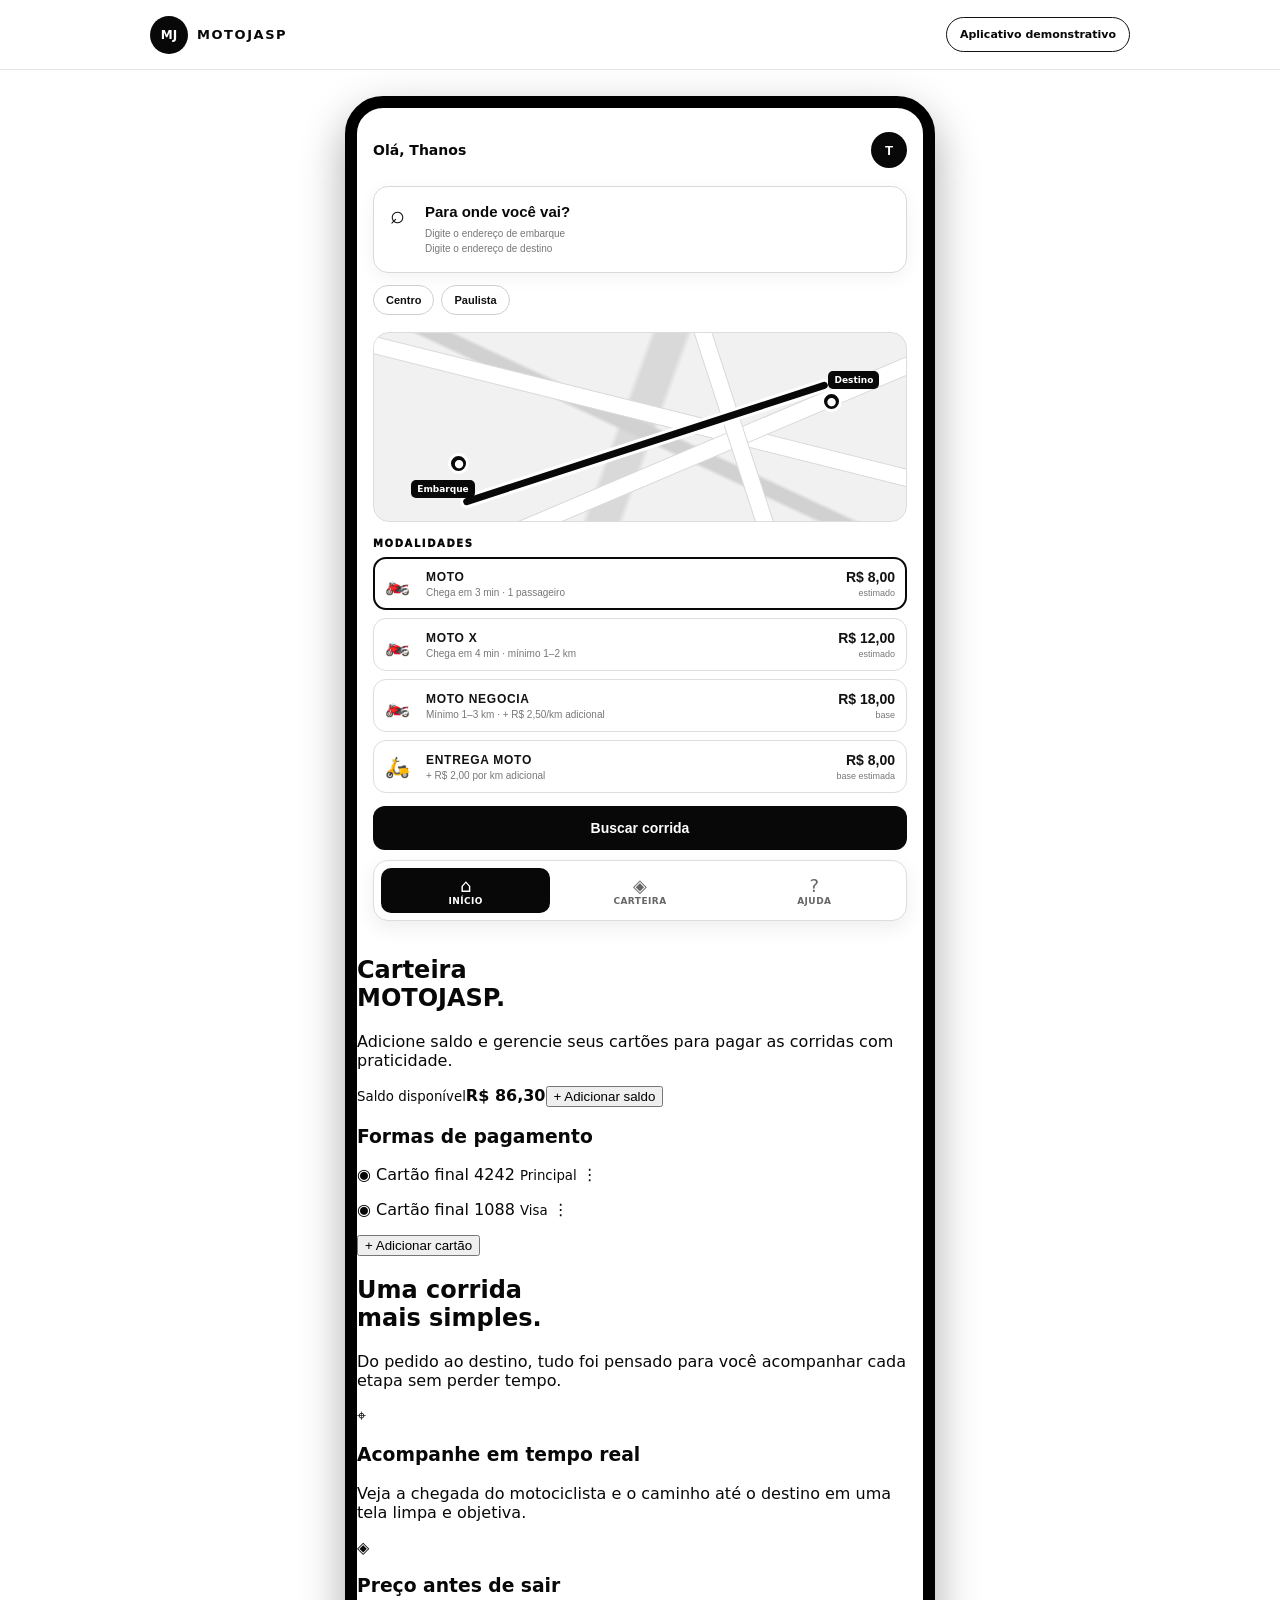
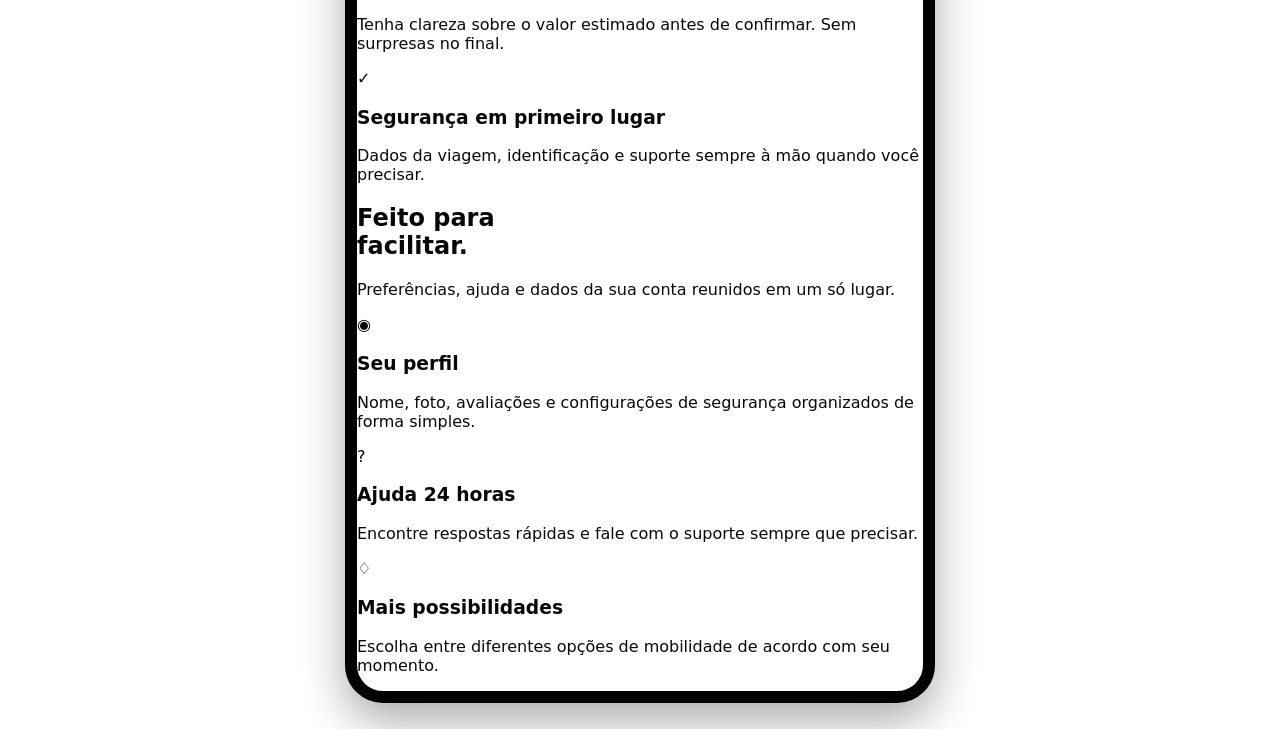
==== android/app/src/main/assets/www/index.html @ 2f62f51b "Mapa de trajeto abaixo dos enderecos" ====
<!doctype html>
<html lang="pt-BR">
<head>
<meta charset="utf-8"><meta name="viewport" content="width=device-width,initial-scale=1,viewport-fit=cover"><meta name="theme-color" content="#fff"><link rel="manifest" href="manifest.webmanifest"><link rel="icon" href="icon-192.png"><link rel="stylesheet" href="styles.css"><title>MOTOJASP — mobilidade urbana</title>
</head>
<body>
<header class="site-header"><a class="brand" href="#inicio"><b>MJ</b><strong>MOTOJASP</strong></a><a class="demo-link" href="#buscar">Aplicativo demonstrativo</a></header>
<main id="inicio" class="phone-app">
<section class="home-screen" id="buscar"><div class="hello"><span>Olá, Thanos</span><button class="avatar" id="profileBtn">T</button></div>
<button class="search-trigger" id="searchTrigger"><span>⌕</span><strong>Para onde você vai?</strong><small>Digite o endereço de embarque<br>Digite o endereço de destino</small></button>
<div class="quick-destinations"><button data-destination="Centro">Centro</button><button data-destination="Paulista">Paulista</button></div><div class="demo-map" aria-label="Mapa demonstrativo com rota"><div class="map-road road-a"></div><div class="map-road road-b"></div><div class="map-road road-c"></div><div class="map-route"></div><span class="map-pin pin-origin">●</span><span class="map-pin pin-destination">●</span><span class="map-label label-origin">Embarque</span><span class="map-label label-destination">Destino</span></div>
<div id="searchBox" class="search-box hidden"><label>EMBARQUE:<input id="origin" placeholder="Digite o endereço de embarque"></label><label>DESTINO:<input id="destination" placeholder="Digite o endereço de destino"></label><button id="useGps" class="outline">Usar minha localização</button></div>
<div id="rideChooser"><div class="section-label">MODALIDADES</div><div class="ride-options">
<button class="ride-option active" data-type="moto"><span class="ride-icon">🏍️</span><span><b>MOTO</b><small>Chega em 3 min · 1 passageiro</small></span><strong>R$ 8,00<small>estimado</small></strong></button>
<button class="ride-option" data-type="motoX"><span class="ride-icon">🏍️</span><span><b>MOTO X</b><small>Chega em 4 min · mínimo 1–2 km</small></span><strong>R$ 12,00<small>estimado</small></strong></button>
<button class="ride-option" data-type="negotiate"><span class="ride-icon">🏍️</span><span><b>MOTO NEGOCIA</b><small>Mínimo 1–3 km · + R$ 2,50/km adicional</small></span><strong>R$ 18,00<small>base</small></strong></button>
<button class="ride-option" data-type="delivery"><span class="ride-icon">🛵</span><span><b>ENTREGA MOTO</b><small>+ R$ 2,00 por km adicional</small></span><strong>R$ 8,00<small>base estimada</small></strong></button></div><button id="requestRide" class="request-btn">Buscar corrida</button></div>
<div id="activeRide" class="hidden"></div><nav class="bottom-nav"><a class="active" href="#inicio">⌂<small>INÍCIO</small></a><a href="#carteira">◈<small>CARTEIRA</small></a><a href="#perfil">?<small>AJUDA</small></a></nav></section>
<section id="carteira" class="site-section wallet-section"><div><h2>Carteira<br>MOTOJASP.</h2><p>Adicione saldo e gerencie seus cartões para pagar as corridas com praticidade.</p></div><div class="wallet-grid"><div class="wallet-balance"><small>Saldo disponível</small><strong>R$ 86,30</strong><button>+ Adicionar saldo</button></div><div class="wallet-cards"><h3>Formas de pagamento</h3><p>◉ Cartão final 4242 <small>Principal</small> ⋮</p><p>◉ Cartão final 1088 <small>Visa</small> ⋮</p><button>+ Adicionar cartão</button></div></div></section><section class="site-section info-section"><div><h2>Uma corrida<br>mais simples.</h2><p>Do pedido ao destino, tudo foi pensado para você acompanhar cada etapa sem perder tempo.</p></div><div class="info-grid"><article>⌖<h3>Acompanhe em tempo real</h3><p>Veja a chegada do motociclista e o caminho até o destino em uma tela limpa e objetiva.</p></article><article>◈<h3>Preço antes de sair</h3><p>Tenha clareza sobre o valor estimado antes de confirmar. Sem surpresas no final.</p></article><article>✓<h3>Segurança em primeiro lugar</h3><p>Dados da viagem, identificação e suporte sempre à mão quando você precisar.</p></article></div></section><section id="perfil" class="site-section info-section"><div><h2>Feito para<br>facilitar.</h2><p>Preferências, ajuda e dados da sua conta reunidos em um só lugar.</p></div><div class="info-grid"><article>◉<h3>Seu perfil</h3><p>Nome, foto, avaliações e configurações de segurança organizados de forma simples.</p></article><article>?<h3>Ajuda 24 horas</h3><p>Encontre respostas rápidas e fale com o suporte sempre que precisar.</p></article><article>♢<h3>Mais possibilidades</h3><p>Escolha entre diferentes opções de mobilidade de acordo com seu momento.</p></article></div></section></main><div id="toast" class="toast"></div><script src="app.js"></script></body></html>
---- android/app/src/main/assets/www/styles.css ----
*{box-sizing:border-box}html{scroll-behavior:smooth}body{margin:0;background:#fff;color:#080808;font-family:Inter,ui-sans-serif,system-ui,-apple-system,"Segoe UI",sans-serif}.site-header{height:70px;border-bottom:1px solid #e5e5e5;display:flex;align-items:center;justify-content:space-between;padding:0 max(18px,calc((100% - 980px)/2));position:sticky;top:0;background:#fff;z-index:10}.brand{display:flex;align-items:center;gap:9px;color:#080808;text-decoration:none;letter-spacing:.12em;font-size:13px}.brand b{display:grid;place-items:center;width:38px;height:38px;border-radius:50%;background:#080808;color:#fff;font-size:12px;letter-spacing:0}.demo-link{color:#080808;text-decoration:none;font-size:11px;font-weight:850;border:1px solid #111;border-radius:999px;padding:10px 13px}.phone-app{max-width:590px;margin:0 auto}.home-screen{min-height:720px;padding:24px 16px 86px;position:relative}.hello{display:flex;align-items:center;justify-content:space-between;margin:0 0 18px;font-size:14px;font-weight:850}.avatar{width:36px;height:36px;border:0;border-radius:50%;background:#080808;color:#fff;font-weight:900}.search-trigger{width:100%;display:grid;grid-template-columns:28px 1fr;text-align:left;gap:0 7px;padding:16px;border:1px solid #d9d9d9;border-radius:15px;background:#fff;color:#080808;box-shadow:0 5px 18px #0000000d;cursor:pointer}.search-trigger span{grid-row:span 2;font-size:25px;line-height:22px}.search-trigger strong{font-size:15px}.search-trigger small{font-size:10px;color:#777;line-height:1.5;margin-top:6px}.quick-destinations{display:flex;gap:7px;margin:12px 0 17px}.quick-destinations button,.outline,.add-card{border:1px solid #cfcfcf;background:#fff;color:#111;border-radius:999px;padding:8px 12px;font-size:11px;font-weight:750;cursor:pointer}.search-box{border:1px solid #ddd;border-radius:15px;padding:12px;margin-bottom:15px;background:#fafafa}.search-box label{display:block;font-size:11px;font-weight:900;letter-spacing:.06em;margin:7px 0}.search-box input{display:block;width:100%;margin-top:5px;border:1px solid #bbb;background:#fff;border-radius:9px;padding:12px;color:#111;font-size:13px}.hidden{display:none!important}.section-label{font-size:10px;letter-spacing:.16em;font-weight:950;margin:14px 0 8px}.ride-options{display:grid;gap:8px}.ride-option{width:100%;display:grid;grid-template-columns:32px 1fr auto;align-items:center;gap:9px;text-align:left;padding:11px;border:1px solid #ddd;border-radius:13px;background:#fff;color:#111;cursor:pointer}.ride-option.active{border:2px solid #080808;padding:10px}.ride-icon{font-size:20px}.ride-option b,.ride-option small{display:block}.ride-option b{font-size:12px;letter-spacing:.06em}.ride-option small{font-size:10px;color:#777;margin-top:3px}.ride-option>strong{text-align:right;font-size:14px}.ride-option>strong small{font-weight:500;font-size:9px}.request-btn{width:100%;margin-top:13px;border:0;border-radius:12px;padding:14px;background:#080808;color:#fff;font-weight:900;font-size:14px;cursor:pointer}.request-btn:active,.ride-option:active{transform:scale(.98)}.active-card{border:1px solid #ddd;border-radius:15px;padding:14px;margin-top:15px}.active-card header{display:flex;justify-content:space-between;font-size:12px;font-weight:900}.cancel{border:0;background:#080808;color:#fff;border-radius:9px;padding:8px 10px;font-size:10px;font-weight:900}.route-map{height:155px;margin:12px 0;border-radius:12px;background:linear-gradient(145deg,#f3f3f3,#d9d9d9);position:relative;overflow:hidden}.route-map:after{content:"";position:absolute;left:19%;top:67%;width:68%;height:7px;background:#111;transform:rotate(-24deg);border-radius:99px;box-shadow:0 0 0 3px #fff}.driver-card{display:flex;align-items:center;gap:9px;border-top:1px solid #eee;padding-top:11px;font-size:12px}.driver-card .driver-avatar{font-size:23px}.section{padding:54px 16px;border-top:1px solid #eee}.section h2{font-size:32px;line-height:1.02;letter-spacing:-.05em;margin:0 0 10px}.section h2 span{display:block}.section>p{color:#666;font-size:13px;line-height:1.55}.balance{border:1px solid #ddd;border-radius:14px;padding:16px;margin:18px 0}.balance small{display:block;color:#777;font-size:11px}.balance strong{display:block;font-size:29px;margin:5px 0 10px}.balance button,.add-card{border:0;background:#080808;color:#fff;border-radius:8px;padding:10px 12px;font-size:11px;font-weight:850}.section h3{font-size:14px}.payment-row{display:flex;align-items:center;gap:8px;border-top:1px solid #eee;padding:14px 0;font-size:13px}.payment-row small{color:#777;margin-left:auto}.payment-row b{font-size:18px}.feature-grid{display:grid;grid-template-columns:repeat(3,1fr);gap:9px;margin-top:22px}.feature-grid article{border:1px solid #e2e2e2;border-radius:13px;padding:13px;font-size:23px}.feature-grid h3{font-size:13px;line-height:1.1;margin:14px 0 5px}.feature-grid p{font-size:11px;color:#666;line-height:1.4;margin:0}.bottom-nav{position:absolute;bottom:15px;left:16px;right:16px;display:grid;grid-template-columns:repeat(3,1fr);gap:5px;padding:7px;border:1px solid #ddd;border-radius:15px;background:#fff;box-shadow:0 7px 20px #00000012}.bottom-nav a{display:grid;place-items:center;text-decoration:none;color:#666;font-size:18px;padding:7px;border-radius:10px}.bottom-nav a small{font-size:9px;font-weight:900;letter-spacing:.05em}.bottom-nav a.active{background:#080808;color:#fff}.toast{position:fixed;bottom:25px;left:50%;transform:translateX(-50%);background:#080808;color:#fff;border-radius:9px;padding:11px 15px;font-size:12px;opacity:0;pointer-events:none;transition:.2s;z-index:30}.toast.show{opacity:1}@media(max-width:560px){.site-header{height:60px;padding:0 12px}.brand b{width:34px;height:34px}.demo-link{padding:8px 10px}.home-screen{padding:18px 12px 86px}.section{padding:45px 12px}.section h2{font-size:29px}.feature-grid{grid-template-columns:1fr}.feature-grid article{display:grid;grid-template-columns:30px 1fr;gap:0 8px}.feature-grid h3,.feature-grid p{grid-column:2}.feature-grid h3{margin:0 0 5px}}
/* Apenas o aplicativo demonstrativo: mapa integrado à tela inicial. */
.demo-map{height:190px;margin:0 0 16px;border:1px solid #ddd;border-radius:16px;background:#f1f1f1;position:relative;overflow:hidden;background-image:linear-gradient(25deg,transparent 47%,#d1d1d1 48%,#d1d1d1 51%,transparent 52%),linear-gradient(110deg,transparent 46%,#d9d9d9 47%,#d9d9d9 52%,transparent 53%)}.map-road{position:absolute;background:#fff;border:1px solid #d8d8d8;height:18px;transform-origin:center;border-radius:5px}.road-a{width:125%;left:-12%;top:37%;transform:rotate(14deg)}.road-b{width:120%;left:-5%;top:67%;transform:rotate(-23deg)}.road-c{width:90%;left:20%;top:22%;transform:rotate(72deg)}.map-route{position:absolute;width:72%;height:7px;left:15%;top:57%;background:#080808;border-radius:99px;transform:rotate(-18deg);box-shadow:0 0 0 3px #fff}.map-pin{position:absolute;display:grid;place-items:center;width:21px;height:21px;border:3px solid #fff;border-radius:50%;background:#080808;color:#fff;font-size:11px;z-index:2}.pin-origin{left:14%;top:64%}.pin-destination{right:12%;top:31%}.map-label{position:absolute;background:#080808;color:#fff;border-radius:5px;padding:4px 6px;font-size:9px;font-weight:800;z-index:3}.label-origin{left:7%;top:78%}.label-destination{right:5%;top:20%}
.phone-app>.section{display:none!important}
/* Moldura preta simulando um celular ao redor do aplicativo demonstrativo. */
.phone-app{border:12px solid #000!important;border-radius:38px!important;overflow:hidden!important;background:#fff!important;box-shadow:0 18px 45px #0005!important;margin:26px auto!important}
.phone-app:before{content:"";display:block;position:absolute;left:50%;top:8px;transform:translateX(-50%);width:92px;height:5px;border-radius:99px;background:#000;z-index:3}
@media(max-width:560px){.phone-app{border-width:8px!important;border-radius:28px!important;margin:12px 8px!important}.phone-app:before{top:5px;width:70px;height:4px}}
.active-card{position:relative}.cancel-top{width:100%;text-align:left;border:0;border-bottom:1px solid #eee;background:#fff;color:#080808;padding:0 0 12px;font-size:11px;font-weight:900;cursor:pointer}.current-ride{display:flex;align-items:center;gap:9px;padding:13px 0 7px}.current-ride b,.current-ride small,.offer-copy b,.offer-copy small{display:block}.current-ride b{font-size:11px}.current-ride small,.offer-copy small{font-size:10px;color:#777;margin-top:4px}.offer-copy{padding:10px 0;border-top:1px solid #eee}.offer-copy b{font-size:12px}.offer-row{display:grid;grid-template-columns:25px 1fr auto;align-items:center;gap:7px;padding:11px 0;border-top:1px solid #eee}.offer-row>b{font-size:11px}.offer-row>button{border:0;background:#080808;color:#fff;border-radius:6px;padding:7px 8px;font-size:9px;font-weight:900}.offer-price{grid-column:2/-1;display:flex;align-items:center;justify-content:space-between;border-top:1px solid #eee;padding-top:8px}.offer-price button{border:1px solid #ccc;background:#fff;border-radius:6px;padding:5px 8px;font-size:11px}.offer-price strong{font-size:17px}.vehicle{margin-left:auto;text-align:right;font-size:10px;font-weight:800}.vehicle small{color:#777;font-weight:500}.driver-card{align-items:center}.driver-card>span:nth-child(2){flex:1}
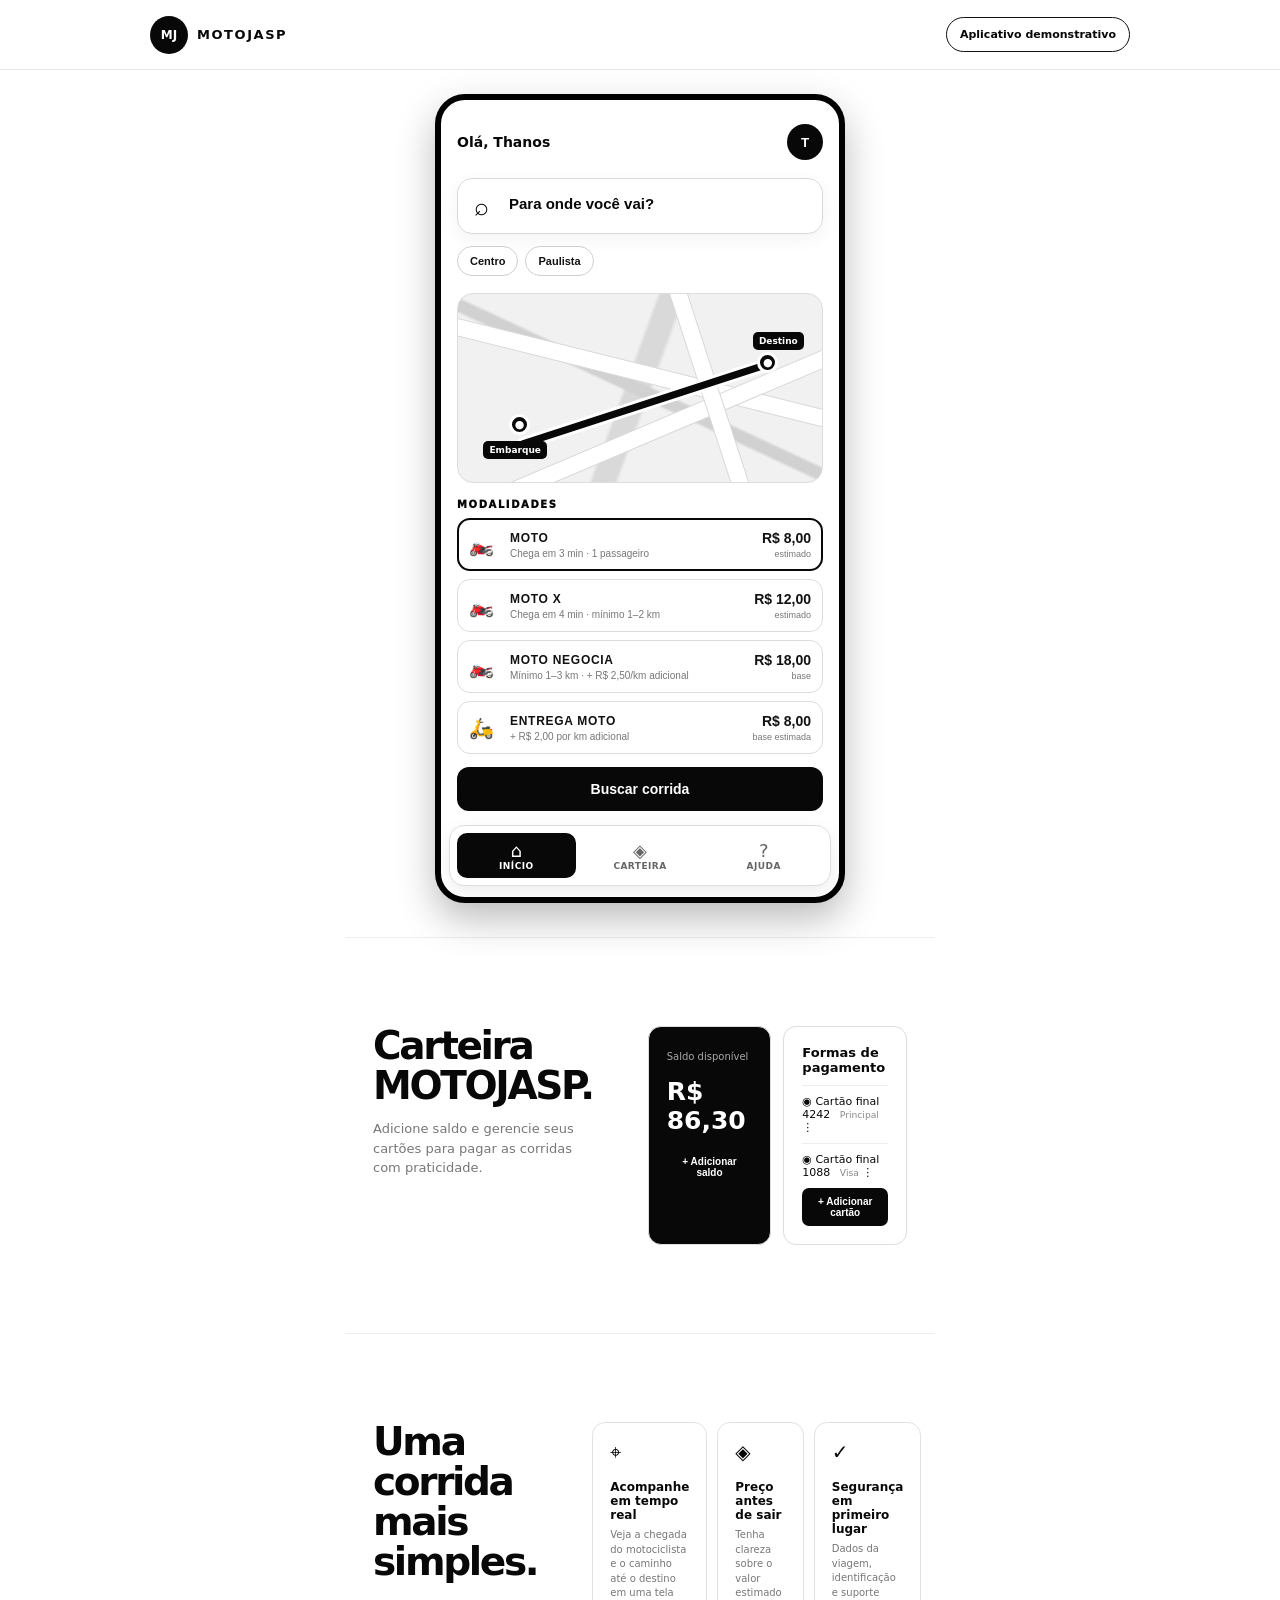
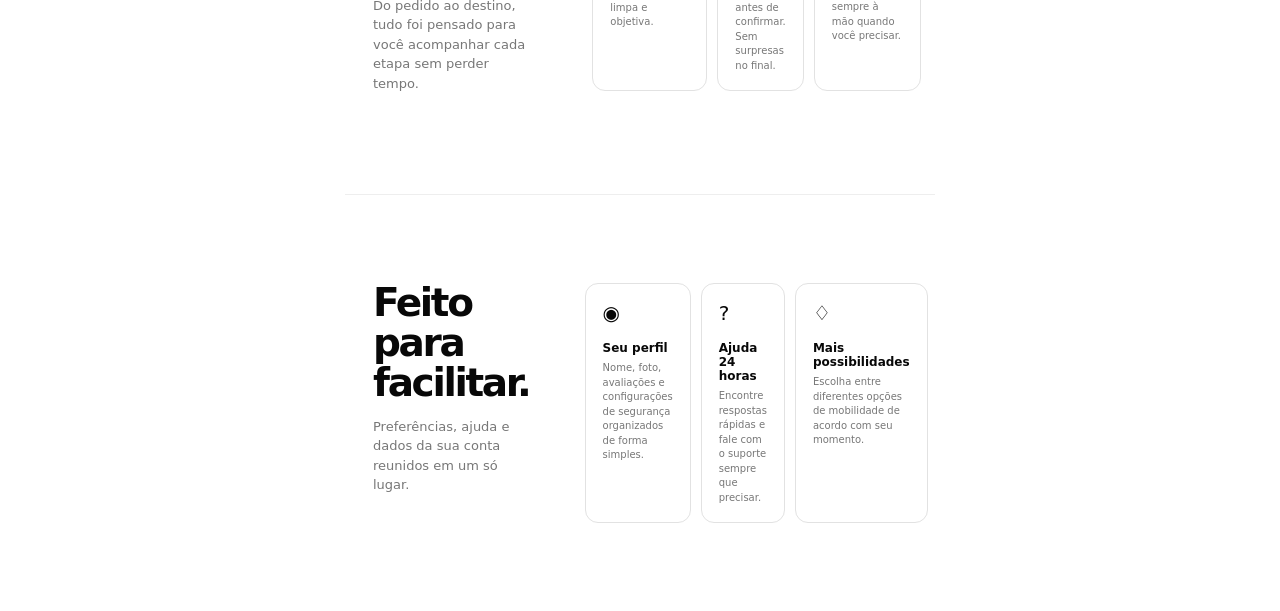
==== commit db3bb434: "Mapa de trajeto abaixo dos enderecos" ====
--- a/android/app/src/main/assets/www/index.html
+++ b/android/app/src/main/assets/www/index.html
@@ -7,7 +7,7 @@
 <header class="site-header"><a class="brand" href="#inicio"><b>MJ</b><strong>MOTOJASP</strong></a><a class="demo-link" href="#buscar">Aplicativo demonstrativo</a></header>
 <main id="inicio" class="phone-app">
 <section class="home-screen" id="buscar"><div class="hello"><span>Olá, Thanos</span><button class="avatar" id="profileBtn">T</button></div>
-<button class="search-trigger" id="searchTrigger"><span>⌕</span><strong>Para onde você vai?</strong><small>Digite o endereço de embarque<br>Digite o endereço de destino</small></button>
+<button class="search-trigger" id="searchTrigger"><span>⌕</span><strong>Para onde você vai?</strong></button>
 <div class="quick-destinations"><button data-destination="Centro">Centro</button><button data-destination="Paulista">Paulista</button></div><div class="demo-map" aria-label="Mapa demonstrativo com rota"><div class="map-road road-a"></div><div class="map-road road-b"></div><div class="map-road road-c"></div><div class="map-route"></div><span class="map-pin pin-origin">●</span><span class="map-pin pin-destination">●</span><span class="map-label label-origin">Embarque</span><span class="map-label label-destination">Destino</span></div>
 <div id="searchBox" class="search-box hidden"><label>EMBARQUE:<input id="origin" placeholder="Digite o endereço de embarque"></label><label>DESTINO:<input id="destination" placeholder="Digite o endereço de destino"></label><button id="useGps" class="outline">Usar minha localização</button></div>
 <div id="rideChooser"><div class="section-label">MODALIDADES</div><div class="ride-options">
--- a/android/app/src/main/assets/www/styles.css
+++ b/android/app/src/main/assets/www/styles.css
@@ -7,3 +7,21 @@
 .phone-app:before{content:"";display:block;position:absolute;left:50%;top:8px;transform:translateX(-50%);width:92px;height:5px;border-radius:99px;background:#000;z-index:3}
 @media(max-width:560px){.phone-app{border-width:8px!important;border-radius:28px!important;margin:12px 8px!important}.phone-app:before{top:5px;width:70px;height:4px}}
 .active-card{position:relative}.cancel-top{width:100%;text-align:left;border:0;border-bottom:1px solid #eee;background:#fff;color:#080808;padding:0 0 12px;font-size:11px;font-weight:900;cursor:pointer}.current-ride{display:flex;align-items:center;gap:9px;padding:13px 0 7px}.current-ride b,.current-ride small,.offer-copy b,.offer-copy small{display:block}.current-ride b{font-size:11px}.current-ride small,.offer-copy small{font-size:10px;color:#777;margin-top:4px}.offer-copy{padding:10px 0;border-top:1px solid #eee}.offer-copy b{font-size:12px}.offer-row{display:grid;grid-template-columns:25px 1fr auto;align-items:center;gap:7px;padding:11px 0;border-top:1px solid #eee}.offer-row>b{font-size:11px}.offer-row>button{border:0;background:#080808;color:#fff;border-radius:6px;padding:7px 8px;font-size:9px;font-weight:900}.offer-price{grid-column:2/-1;display:flex;align-items:center;justify-content:space-between;border-top:1px solid #eee;padding-top:8px}.offer-price button{border:1px solid #ccc;background:#fff;border-radius:6px;padding:5px 8px;font-size:11px}.offer-price strong{font-size:17px}.vehicle{margin-left:auto;text-align:right;font-size:10px;font-weight:800}.vehicle small{color:#777;font-weight:500}.driver-card{align-items:center}.driver-card>span:nth-child(2){flex:1}
+/* Seções externas iguais ao modelo de apresentação do demonstrativo. */
+.site-section{max-width:980px;margin:0 auto;padding:88px 28px;border-top:1px solid #eee;display:grid;grid-template-columns:.9fr 1.6fr;gap:55px;align-items:start}.site-section h2{font-size:39px;line-height:1.03;letter-spacing:-.06em;margin:0}.site-section>div>p{font-size:13px;color:#777;line-height:1.5;max-width:270px}.wallet-grid{display:grid;grid-template-columns:1fr 1fr;gap:12px}.wallet-balance,.wallet-cards{border:1px solid #ddd;border-radius:13px;padding:18px;min-height:130px}.wallet-balance{background:#080808;color:#fff}.wallet-balance small{color:#aaa;font-size:10px}.wallet-balance strong{display:block;font-size:25px;margin:13px 0}.wallet-balance button,.wallet-cards>button{background:#080808;color:#fff;border:0;border-radius:7px;padding:8px 10px;font-size:10px;font-weight:800}.wallet-cards h3{font-size:13px;margin:0 0 10px}.wallet-cards p{font-size:11px;border-top:1px solid #eee;padding:9px 0;margin:0}.wallet-cards p small{color:#888;margin-left:6px}.info-grid{display:grid;grid-template-columns:repeat(3,1fr);gap:10px}.info-grid article{border:1px solid #e2e2e2;border-radius:13px;padding:17px;min-height:130px;font-size:20px}.info-grid h3{font-size:12px;margin:16px 0 6px}.info-grid p{font-size:10px;color:#777;line-height:1.45;margin:0}.site-section#carteira,.site-section#perfil{display:grid}.phone-app{margin-bottom:0!important}
+@media(max-width:700px){.site-section{display:block;padding:58px 16px}.site-section h2{font-size:32px;margin-bottom:16px}.wallet-grid,.info-grid{grid-template-columns:1fr;margin-top:20px}.info-grid{display:grid}.info-grid article{min-height:110px}}
+/* Moldura mais fina e encerramento do celular logo abaixo da navegação. */
+.phone-app{border:0!important;border-radius:0!important;box-shadow:none!important;overflow:visible!important;margin:0 auto!important;background:transparent!important}
+.phone-app>.home-screen{border:6px solid #000!important;border-radius:30px!important;box-shadow:0 16px 38px #0004!important;overflow:hidden!important;margin:24px auto 34px!important;max-width:590px!important;background:#fff!important}
+.phone-app:before{display:none!important}
+@media(max-width:560px){.phone-app>.home-screen{border-width:5px!important;border-radius:24px!important;margin:12px 8px 26px!important}}
+/* Medidas do simulador e navegação fixa, sem deslocar o conteúdo. */
+.phone-app>.home-screen{max-width:410px!important;min-height:760px!important}
+.phone-app>.home-screen .bottom-nav{position:fixed!important;left:50%!important;right:auto!important;bottom:14px!important;transform:translateX(-50%)!important;width:min(382px,calc(100vw - 24px))!important;margin:0!important;z-index:50!important}
+@media(max-width:560px){.phone-app>.home-screen{max-width:none!important;min-height:690px!important;margin-left:8px!important;margin-right:8px!important}.phone-app>.home-screen .bottom-nav{bottom:10px!important;width:calc(100vw - 28px)!important}}
+/* Busca de corrida no mesmo cartão do demonstrativo. */
+.search-box{position:relative;margin:10px 0 15px;padding:14px 14px 12px;border:1px solid #111;border-radius:15px;background:#fff;box-shadow:0 8px 20px #00000012}.search-box:before{content:"Para onde você vai?";display:block;font-size:13px;font-weight:900;margin-bottom:10px}.search-box label{display:grid;grid-template-columns:82px 1fr;align-items:center;gap:7px;margin:8px 0;color:#080808;font-size:10px;font-weight:950;letter-spacing:.04em}.search-box input{margin:0!important;height:40px;border:1px solid #bbb;border-radius:9px;font-size:12px}.search-box .outline{margin-top:5px;border-radius:8px;padding:9px 11px}.search-trigger{transition:border-color .18s,box-shadow .18s}.search-trigger:hover,.search-trigger:focus{border-color:#080808;box-shadow:0 7px 20px #0002}.search-trigger strong{font-weight:900}.quick-destinations button{transition:background .15s,color .15s}.quick-destinations button:hover{background:#080808;color:#fff}
+/* Estado de procura exatamente no padrão do demonstrativo. */
+.offer-row{grid-template-columns:25px 1fr auto!important}.offer-row .offer-price{grid-column:1/-1!important}.current-ride{border-top:1px solid #eee;margin-top:4px}.ride-actions{display:grid;grid-template-columns:1fr 1fr;gap:8px;margin-top:13px}.ride-actions button{border:0;background:#080808;color:#fff;border-radius:8px;padding:11px 8px;font-size:10px;font-weight:900}.active-card .route-map{display:none!important}
+/* Motorista sempre contido no cartão, como no demonstrativo. */
+.driver-card{display:grid!important;grid-template-columns:28px minmax(0,1fr) auto!important;gap:8px!important;width:100%;box-sizing:border-box;overflow:hidden}.driver-card>span{min-width:0}.driver-card>span:nth-child(2){overflow:hidden}.driver-card b,.driver-card small{display:block;white-space:nowrap;overflow:hidden;text-overflow:ellipsis}.driver-card b{font-size:11px}.driver-card small{font-size:9px}.driver-card .vehicle{font-size:9px;line-height:1.35;text-align:right;white-space:nowrap;max-width:80px}.driver-card .vehicle small{font-size:8px}
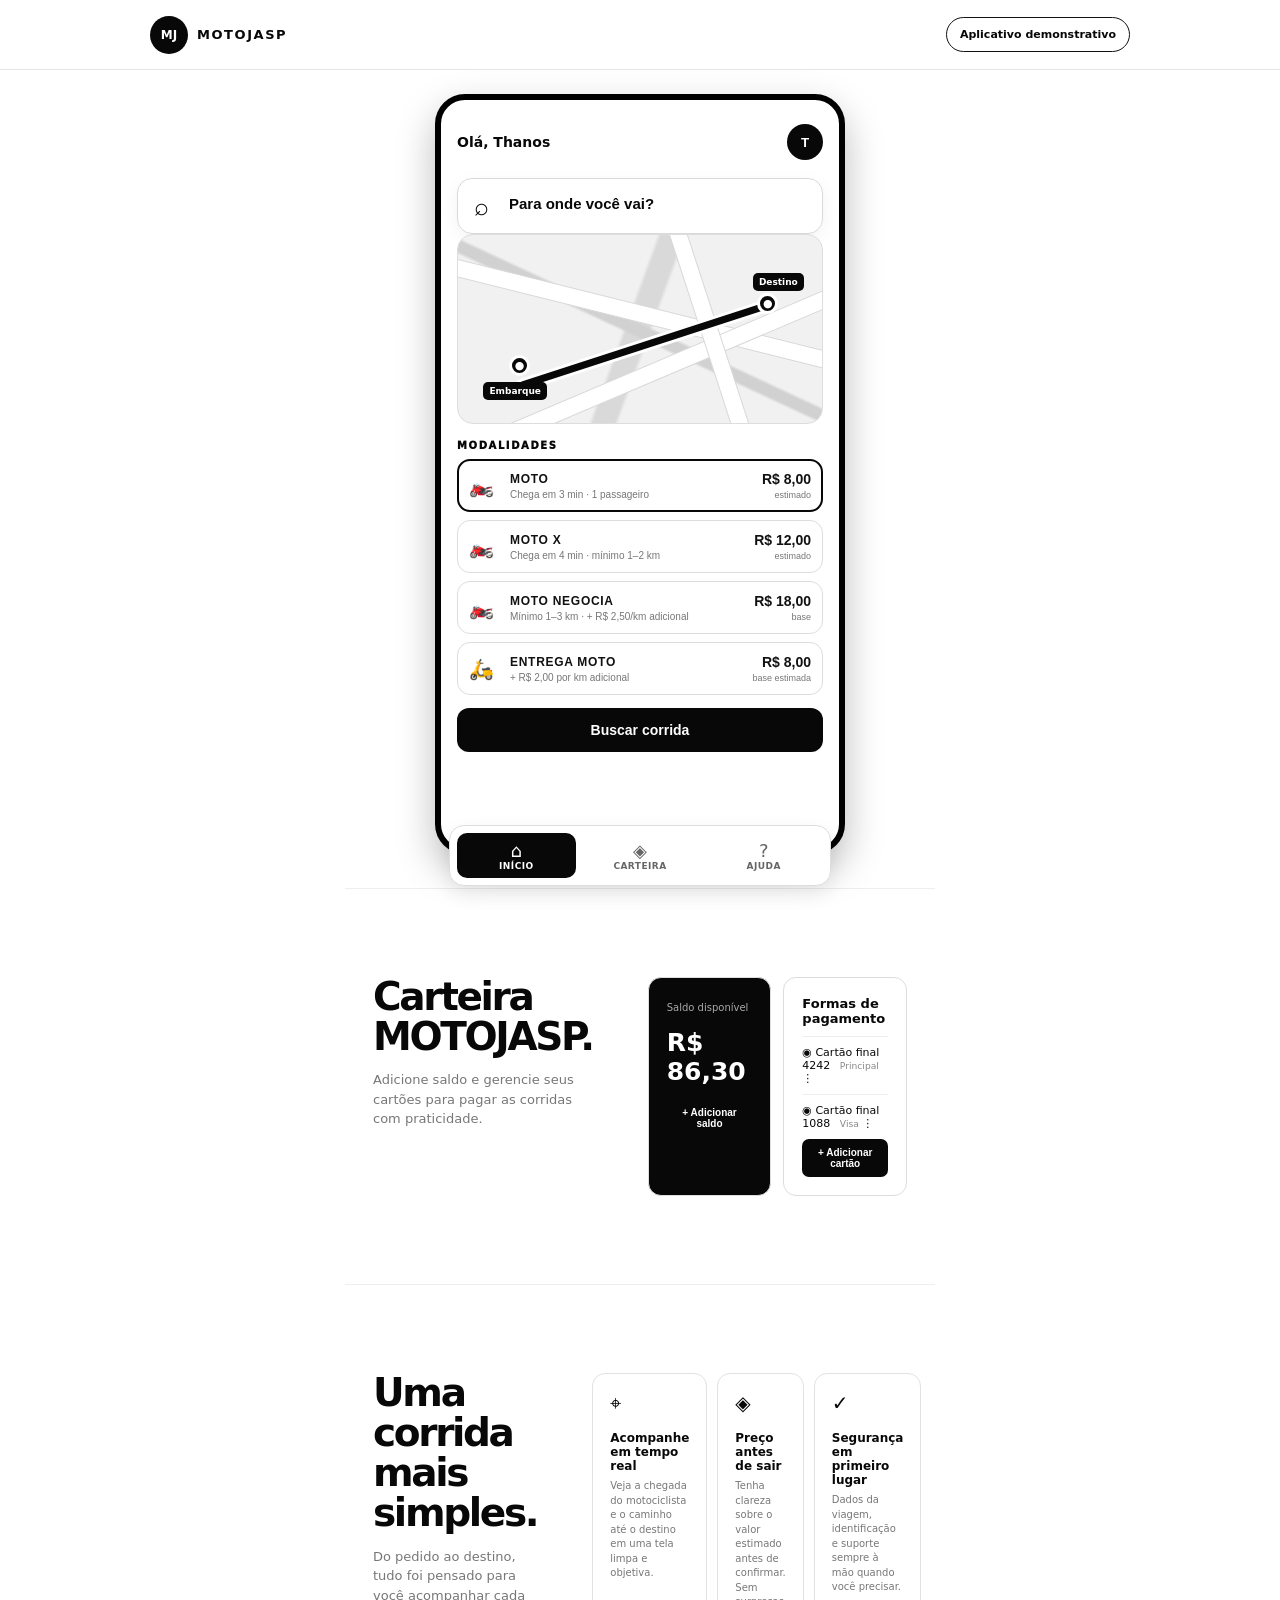
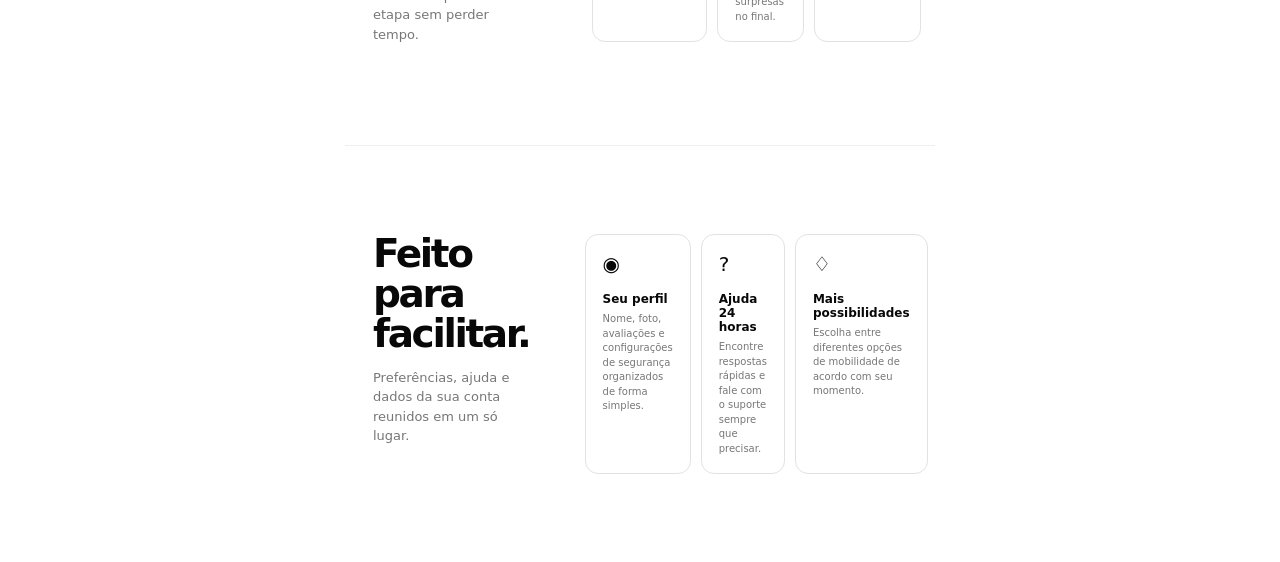
==== commit 9d861608: "Mapa de trajeto abaixo dos enderecos" ====
--- a/android/app/src/main/assets/www/index.html
+++ b/android/app/src/main/assets/www/index.html
@@ -8,7 +8,7 @@
 <main id="inicio" class="phone-app">
 <section class="home-screen" id="buscar"><div class="hello"><span>Olá, Thanos</span><button class="avatar" id="profileBtn">T</button></div>
 <button class="search-trigger" id="searchTrigger"><span>⌕</span><strong>Para onde você vai?</strong></button>
-<div class="quick-destinations"><button data-destination="Centro">Centro</button><button data-destination="Paulista">Paulista</button></div><div class="demo-map" aria-label="Mapa demonstrativo com rota"><div class="map-road road-a"></div><div class="map-road road-b"></div><div class="map-road road-c"></div><div class="map-route"></div><span class="map-pin pin-origin">●</span><span class="map-pin pin-destination">●</span><span class="map-label label-origin">Embarque</span><span class="map-label label-destination">Destino</span></div>
+<div class="demo-map" aria-label="Mapa demonstrativo com rota"><div class="map-road road-a"></div><div class="map-road road-b"></div><div class="map-road road-c"></div><div class="map-route"></div><span class="map-pin pin-origin">●</span><span class="map-pin pin-destination">●</span><span class="map-label label-origin">Embarque</span><span class="map-label label-destination">Destino</span></div>
 <div id="searchBox" class="search-box hidden"><label>EMBARQUE:<input id="origin" placeholder="Digite o endereço de embarque"></label><label>DESTINO:<input id="destination" placeholder="Digite o endereço de destino"></label><button id="useGps" class="outline">Usar minha localização</button></div>
 <div id="rideChooser"><div class="section-label">MODALIDADES</div><div class="ride-options">
 <button class="ride-option active" data-type="moto"><span class="ride-icon">🏍️</span><span><b>MOTO</b><small>Chega em 3 min · 1 passageiro</small></span><strong>R$ 8,00<small>estimado</small></strong></button>
--- a/android/app/src/main/assets/www/styles.css
+++ b/android/app/src/main/assets/www/styles.css
@@ -25,3 +25,6 @@
 .offer-row{grid-template-columns:25px 1fr auto!important}.offer-row .offer-price{grid-column:1/-1!important}.current-ride{border-top:1px solid #eee;margin-top:4px}.ride-actions{display:grid;grid-template-columns:1fr 1fr;gap:8px;margin-top:13px}.ride-actions button{border:0;background:#080808;color:#fff;border-radius:8px;padding:11px 8px;font-size:10px;font-weight:900}.active-card .route-map{display:none!important}
 /* Motorista sempre contido no cartão, como no demonstrativo. */
 .driver-card{display:grid!important;grid-template-columns:28px minmax(0,1fr) auto!important;gap:8px!important;width:100%;box-sizing:border-box;overflow:hidden}.driver-card>span{min-width:0}.driver-card>span:nth-child(2){overflow:hidden}.driver-card b,.driver-card small{display:block;white-space:nowrap;overflow:hidden;text-overflow:ellipsis}.driver-card b{font-size:11px}.driver-card small{font-size:9px}.driver-card .vehicle{font-size:9px;line-height:1.35;text-align:right;white-space:nowrap;max-width:80px}.driver-card .vehicle small{font-size:8px}
+.search-trigger small{display:none}.search-box{margin:10px 0 12px}.search-box.hidden{display:none!important}
+.current-ride>span:nth-child(2){display:flex;align-items:baseline;gap:7px;min-width:0;white-space:nowrap}.current-ride>span:nth-child(2) b{font-size:10px;white-space:nowrap}.current-ride>span:nth-child(2) small{margin:0;font-size:10px;white-space:nowrap}.current-ride{display:flex;align-items:center;gap:8px;overflow:hidden}
+.quick-destinations.hidden{display:none!important}.search-box{margin:8px 0 12px;position:relative;z-index:2}.search-box:not(.hidden)+.demo-map{margin-top:0}
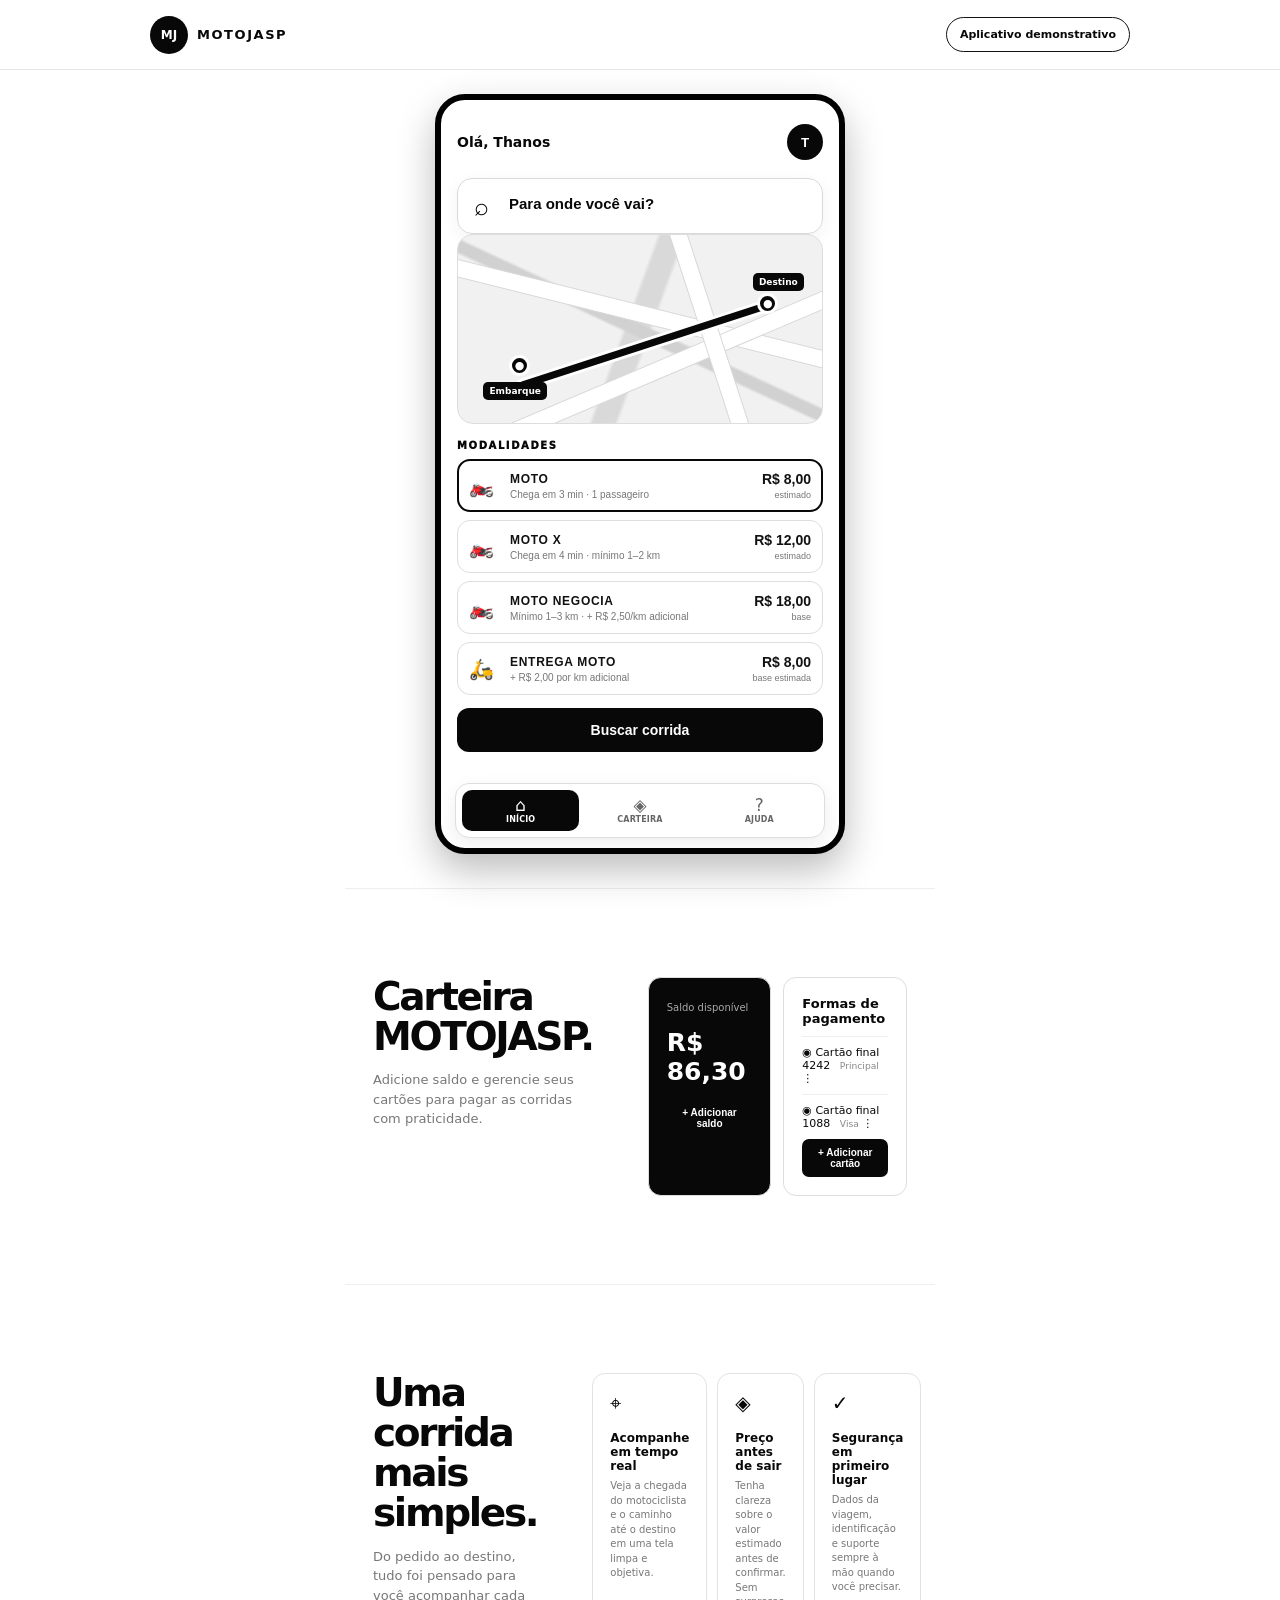
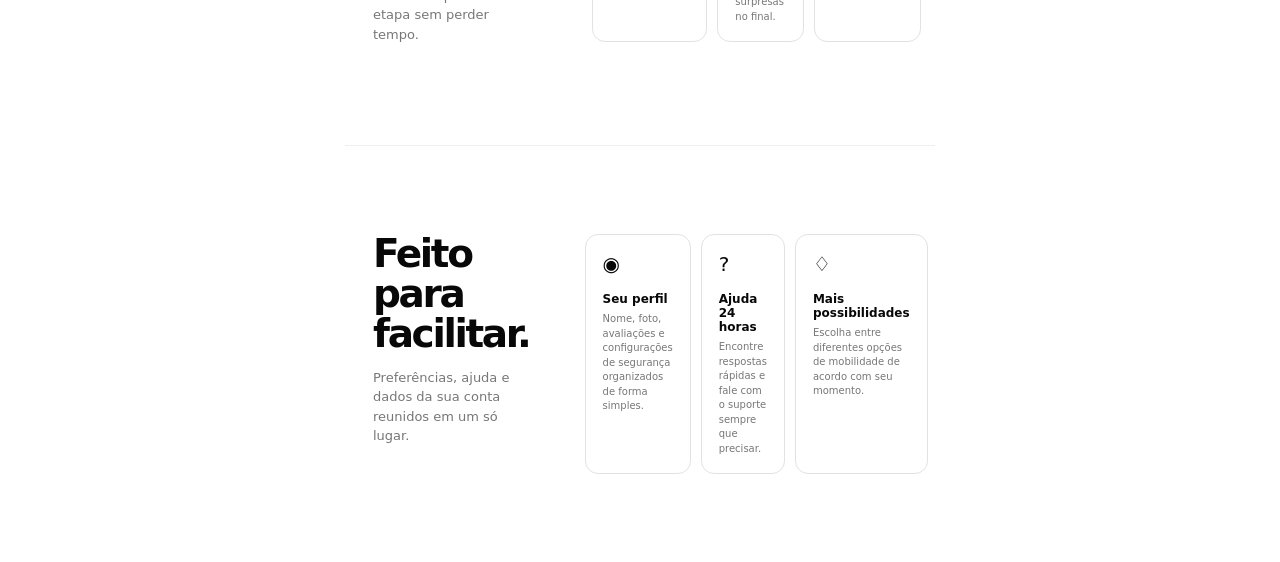
==== commit 95e19ceb: "Mapa de trajeto abaixo dos enderecos" ====
--- a/android/app/src/main/assets/www/index.html
+++ b/android/app/src/main/assets/www/index.html
@@ -8,8 +8,8 @@
 <main id="inicio" class="phone-app">
 <section class="home-screen" id="buscar"><div class="hello"><span>Olá, Thanos</span><button class="avatar" id="profileBtn">T</button></div>
 <button class="search-trigger" id="searchTrigger"><span>⌕</span><strong>Para onde você vai?</strong></button>
-<div class="demo-map" aria-label="Mapa demonstrativo com rota"><div class="map-road road-a"></div><div class="map-road road-b"></div><div class="map-road road-c"></div><div class="map-route"></div><span class="map-pin pin-origin">●</span><span class="map-pin pin-destination">●</span><span class="map-label label-origin">Embarque</span><span class="map-label label-destination">Destino</span></div>
-<div id="searchBox" class="search-box hidden"><label>EMBARQUE:<input id="origin" placeholder="Digite o endereço de embarque"></label><label>DESTINO:<input id="destination" placeholder="Digite o endereço de destino"></label><button id="useGps" class="outline">Usar minha localização</button></div>
+<div id="searchBox" class="search-box hidden"><div class="search-title"><span>Para onde você vai?</span><button id="searchGps" aria-label="GPS">⌖</button></div><label>EMBARQUE:<input id="origin" placeholder="Digite o endereço de embarque"></label><label>DESTINO:<input id="destination" placeholder="Digite o endereço de destino"></label></div><div id="demoMap" class="demo-map" aria-label="Mapa demonstrativo interativo com rota" tabindex="0"><div class="map-road road-a"></div><div class="map-road road-b"></div><div class="map-road road-c"></div><div class="map-route"></div><span class="map-pin pin-origin">●</span><span class="map-pin pin-destination">●</span><span class="map-label label-origin">Embarque</span><span class="map-label label-destination">Destino</span></div>
+
 <div id="rideChooser"><div class="section-label">MODALIDADES</div><div class="ride-options">
 <button class="ride-option active" data-type="moto"><span class="ride-icon">🏍️</span><span><b>MOTO</b><small>Chega em 3 min · 1 passageiro</small></span><strong>R$ 8,00<small>estimado</small></strong></button>
 <button class="ride-option" data-type="motoX"><span class="ride-icon">🏍️</span><span><b>MOTO X</b><small>Chega em 4 min · mínimo 1–2 km</small></span><strong>R$ 12,00<small>estimado</small></strong></button>
--- a/android/app/src/main/assets/www/styles.css
+++ b/android/app/src/main/assets/www/styles.css
@@ -28,3 +28,22 @@
 .search-trigger small{display:none}.search-box{margin:10px 0 12px}.search-box.hidden{display:none!important}
 .current-ride>span:nth-child(2){display:flex;align-items:baseline;gap:7px;min-width:0;white-space:nowrap}.current-ride>span:nth-child(2) b{font-size:10px;white-space:nowrap}.current-ride>span:nth-child(2) small{margin:0;font-size:10px;white-space:nowrap}.current-ride{display:flex;align-items:center;gap:8px;overflow:hidden}
 .quick-destinations.hidden{display:none!important}.search-box{margin:8px 0 12px;position:relative;z-index:2}.search-box:not(.hidden)+.demo-map{margin-top:0}
+.active-card>.cancel-top{display:block;width:100%;margin:13px 0 8px;order:5}.active-card>.ride-actions{order:6}.active-card{display:flex;flex-direction:column}.active-card>.offer-row,.active-card>.current-ride,.active-card>.driver-card{order:1}
+#activeRide>.cancel-top{display:block;width:100%;margin:10px 0 8px;box-sizing:border-box}.active-card>.cancel-top{margin:0}.active-card{padding-bottom:14px}.ride-actions{margin-top:0}
+.search-box:before{display:none}.search-title{display:flex;align-items:center;justify-content:space-between;margin:0 0 10px;font-size:13px;font-weight:900}.search-title button{width:30px;height:30px;padding:0;border:1px solid #111;border-radius:50%;background:#fff;color:#111;font-size:18px;line-height:1;cursor:pointer}.search-title button:active{background:#111;color:#fff}
+/* Navegação permanece dentro da moldura do celular, na aba final. */
+.phone-app{position:relative;overflow:hidden}.bottom-nav{position:absolute!important;left:50%!important;right:auto!important;bottom:12px!important;transform:translateX(-50%)!important;width:calc(100% - 28px)!important;max-width:none!important;z-index:50!important}
+/* Cancelamento no topo do estado de busca, como no demonstrativo. */
+.active-card>.cancel-top{display:block;width:100%;margin:0 0 12px;order:0;border:0;border-radius:9px;background:#080808;color:#fff;padding:12px;font-size:11px;font-weight:950}.active-card>.offer-row{order:1}.active-card>.current-ride,.active-card>.driver-card{order:2}.active-card{display:flex;flex-direction:column}.active-card>.ride-actions{order:3;margin-top:12px}
+.bottom-nav{gap:2px;padding:6px;border-radius:14px}.bottom-nav a{gap:0;line-height:1.05;font-size:17px}.bottom-nav a small{margin-top:1px;font-size:8px;letter-spacing:.02em}
+/* Ações no final: SOS/compartilhar primeiro e cancelar abaixo. */
+.active-card>.cancel-top{display:none!important}#activeRide>.cancel-top{display:block;width:100%;margin:8px 0 0;box-sizing:border-box;border:0;border-radius:9px;background:#080808;color:#fff;padding:12px;font-size:11px;font-weight:950}.active-card>.ride-actions{margin-top:12px}
+/* SOS e compartilhar ficam fora do cartão do motorista. */
+#activeRide>.ride-actions{display:grid;grid-template-columns:1fr 1fr;gap:8px;margin:12px 0 0;padding:0;border:0;background:transparent}
+/* Cancelamento compacto, centralizado abaixo das ações. */
+#activeRide>.cancel-top{width:58%;margin:8px auto 0;padding:9px 10px;font-size:10px;border-radius:8px;text-align:center}.bottom-nav{bottom:10px!important}
+/* A navegação fica presa à moldura interna do celular, não à página. */
+.phone-app>.home-screen{position:relative!important;overflow:hidden!important}.phone-app>.home-screen>.bottom-nav{position:absolute!important;left:50%!important;bottom:10px!important;transform:translateX(-50%)!important;width:calc(100% - 28px)!important}
+/* Ajuste compacto para o estado de preenchimento dentro do celular. */
+.search-box{padding:10px 11px 9px;margin:7px 0 10px}.search-title{margin-bottom:7px;font-size:12px}.search-box label{grid-template-columns:74px 1fr;gap:6px;margin:5px 0;font-size:9px}.search-box input{height:31px!important;padding:6px 8px!important;border-radius:8px;font-size:11px}.search-box:not(.hidden)+.demo-map{height:168px;margin-bottom:12px}.search-box:not(.hidden)+.demo-map .map-label{font-size:9px}
+.search-box input:read-only{background:#f7f7f7;color:#333}
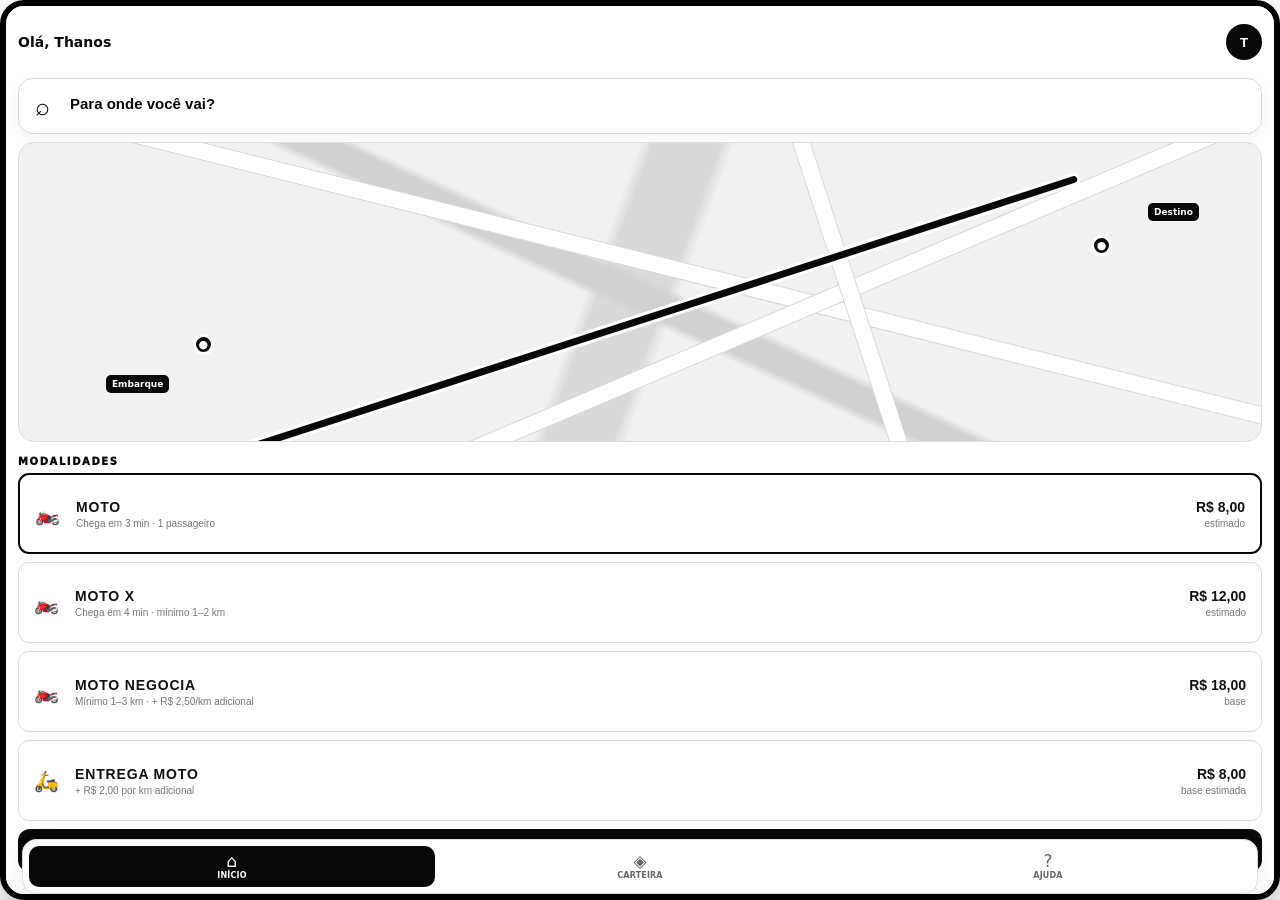
==== commit fca6be8a: "Mapa de trajeto abaixo dos enderecos" ====
--- a/android/app/src/main/assets/www/index.html
+++ b/android/app/src/main/assets/www/index.html
@@ -15,5 +15,5 @@
 <button class="ride-option" data-type="motoX"><span class="ride-icon">🏍️</span><span><b>MOTO X</b><small>Chega em 4 min · mínimo 1–2 km</small></span><strong>R$ 12,00<small>estimado</small></strong></button>
 <button class="ride-option" data-type="negotiate"><span class="ride-icon">🏍️</span><span><b>MOTO NEGOCIA</b><small>Mínimo 1–3 km · + R$ 2,50/km adicional</small></span><strong>R$ 18,00<small>base</small></strong></button>
 <button class="ride-option" data-type="delivery"><span class="ride-icon">🛵</span><span><b>ENTREGA MOTO</b><small>+ R$ 2,00 por km adicional</small></span><strong>R$ 8,00<small>base estimada</small></strong></button></div><button id="requestRide" class="request-btn">Buscar corrida</button></div>
-<div id="activeRide" class="hidden"></div><nav class="bottom-nav"><a class="active" href="#inicio">⌂<small>INÍCIO</small></a><a href="#carteira">◈<small>CARTEIRA</small></a><a href="#perfil">?<small>AJUDA</small></a></nav></section>
+<div id="activeRide" class="hidden"></div><div id="appPanel" class="hidden"></div><nav class="bottom-nav"><a class="active" href="#inicio">⌂<small>INÍCIO</small></a><a href="#carteira">◈<small>CARTEIRA</small></a><a href="#perfil">?<small>AJUDA</small></a></nav></section>
 <section id="carteira" class="site-section wallet-section"><div><h2>Carteira<br>MOTOJASP.</h2><p>Adicione saldo e gerencie seus cartões para pagar as corridas com praticidade.</p></div><div class="wallet-grid"><div class="wallet-balance"><small>Saldo disponível</small><strong>R$ 86,30</strong><button>+ Adicionar saldo</button></div><div class="wallet-cards"><h3>Formas de pagamento</h3><p>◉ Cartão final 4242 <small>Principal</small> ⋮</p><p>◉ Cartão final 1088 <small>Visa</small> ⋮</p><button>+ Adicionar cartão</button></div></div></section><section class="site-section info-section"><div><h2>Uma corrida<br>mais simples.</h2><p>Do pedido ao destino, tudo foi pensado para você acompanhar cada etapa sem perder tempo.</p></div><div class="info-grid"><article>⌖<h3>Acompanhe em tempo real</h3><p>Veja a chegada do motociclista e o caminho até o destino em uma tela limpa e objetiva.</p></article><article>◈<h3>Preço antes de sair</h3><p>Tenha clareza sobre o valor estimado antes de confirmar. Sem surpresas no final.</p></article><article>✓<h3>Segurança em primeiro lugar</h3><p>Dados da viagem, identificação e suporte sempre à mão quando você precisar.</p></article></div></section><section id="perfil" class="site-section info-section"><div><h2>Feito para<br>facilitar.</h2><p>Preferências, ajuda e dados da sua conta reunidos em um só lugar.</p></div><div class="info-grid"><article>◉<h3>Seu perfil</h3><p>Nome, foto, avaliações e configurações de segurança organizados de forma simples.</p></article><article>?<h3>Ajuda 24 horas</h3><p>Encontre respostas rápidas e fale com o suporte sempre que precisar.</p></article><article>♢<h3>Mais possibilidades</h3><p>Escolha entre diferentes opções de mobilidade de acordo com seu momento.</p></article></div></section></main><div id="toast" class="toast"></div><script src="app.js"></script></body></html>
--- a/android/app/src/main/assets/www/styles.css
+++ b/android/app/src/main/assets/www/styles.css
@@ -47,3 +47,20 @@
 /* Ajuste compacto para o estado de preenchimento dentro do celular. */
 .search-box{padding:10px 11px 9px;margin:7px 0 10px}.search-title{margin-bottom:7px;font-size:12px}.search-box label{grid-template-columns:74px 1fr;gap:6px;margin:5px 0;font-size:9px}.search-box input{height:31px!important;padding:6px 8px!important;border-radius:8px;font-size:11px}.search-box:not(.hidden)+.demo-map{height:168px;margin-bottom:12px}.search-box:not(.hidden)+.demo-map .map-label{font-size:9px}
 .search-box input:read-only{background:#f7f7f7;color:#333}
+.demo-map{cursor:crosshair;touch-action:manipulation}.demo-map:after{content:'+';position:absolute;left:var(--tap-x,50%);top:var(--tap-y,50%);transform:translate(-50%,-50%) scale(0);width:22px;height:22px;border:2px solid #111;border-radius:50%;background:#fff;color:#111;text-align:center;line-height:18px;font-weight:900;transition:transform .15s}.demo-map.map-selected:after{transform:translate(-50%,-50%) scale(1)}
+/* Mapa com enquadramento progressivo da rota, como em apps de mobilidade. */
+.demo-map{transition:height .5s ease,background-size .8s ease,background-position .8s ease}.demo-map.map-searching{height:225px;background-size:145% 145%;background-position:52% 48%}.demo-map.map-zoom2{background-size:190% 190%;background-position:48% 53%}.demo-map.map-zoom3{height:245px;background-size:245% 245%;background-position:45% 58%}.demo-map.map-searching .map-route{transition:transform 1s ease;transform:scale(1.1)}.demo-map.map-zoom2 .map-route{transform:scale(1.35)}.demo-map.map-zoom3 .map-route{transform:scale(1.65)}
+/* Modo APK: somente o celular e suas funções, sem conteúdo externo. */
+body{background:#fff!important;overflow:hidden!important}.site-header,.phone-app>.site-section{display:none!important}.phone-app{display:block!important;width:100vw!important;max-width:none!important;height:100vh!important;margin:0!important;padding:0!important;border:0!important;box-shadow:none!important}.phone-app>.home-screen{display:block!important;width:100%!important;max-width:none!important;height:100vh!important;min-height:0!important;box-sizing:border-box!important;margin:0!important;border:6px solid #000!important;border-radius:24px!important;overflow:hidden!important}.phone-app>.home-screen>.bottom-nav{bottom:10px!important}
+/* Ajuste responsivo do APK para ocupar melhor a tela do celular. */
+.phone-app>.home-screen{height:100vh!important;min-height:0!important;padding:18px 12px 88px!important;overflow-y:auto!important;overflow-x:hidden!important}.phone-app>.home-screen .demo-map{height:250px!important;margin:8px 0 14px!important}.phone-app>.home-screen .demo-map.map-searching{height:285px!important}.phone-app>.home-screen .ride-options{gap:6px!important}.phone-app>.home-screen .ride-option{min-height:58px!important;padding:9px 10px!important;border-radius:11px!important}.phone-app>.home-screen .request-btn{margin-top:8px!important;padding:12px!important}.phone-app>.home-screen .section-label{margin:8px 0 6px!important}.phone-app>.home-screen .active-card{margin-top:8px!important;padding:11px!important}.phone-app>.home-screen .bottom-nav{position:absolute!important;bottom:10px!important}
+/* Mantém a navegação acima dos botões físicos/virtuais do Android. */
+.phone-app>.home-screen{padding-bottom:118px!important}.phone-app>.home-screen>.bottom-nav{bottom:calc(env(safe-area-inset-bottom,0px) + 18px)!important}
+/* Escala final do APK: mapa fixo maior e modalidades mais confortáveis. */
+.phone-app>.home-screen .demo-map,.phone-app>.home-screen .demo-map.map-searching,.phone-app>.home-screen .demo-map.map-zoom2,.phone-app>.home-screen .demo-map.map-zoom3{height:280px!important}.phone-app>.home-screen .ride-option{min-height:70px!important;padding:12px 11px!important;font-size:13px!important}.phone-app>.home-screen .ride-option small{font-size:10px!important}.phone-app>.home-screen #activeRide{padding-bottom:118px!important}.phone-app>.home-screen #activeRide>.ride-actions{margin-bottom:8px!important}.phone-app>.home-screen #activeRide>.cancel-top{margin-bottom:10px!important}.phone-app>.home-screen>.bottom-nav{bottom:18px!important}
+/* Navegação adaptável ao aparelho: respeita a barra do sistema e cola no rodapé quando ela não existe. */
+.phone-app>.home-screen>.bottom-nav{bottom:env(safe-area-inset-bottom,0px)!important}.phone-app>.home-screen{padding-bottom:100px!important}
+/* Responsividade real para cada tamanho de tela do celular. */
+.phone-app>.home-screen .demo-map,.phone-app>.home-screen .demo-map.map-searching,.phone-app>.home-screen .demo-map.map-zoom2,.phone-app>.home-screen .demo-map.map-zoom3{height:clamp(180px,34vh,300px)!important;min-height:180px;max-height:300px}.phone-app>.home-screen .ride-option{min-height:clamp(54px,8vh,76px)!important;padding:clamp(7px,1.5vh,13px) clamp(8px,2.5vw,13px)!important}.phone-app>.home-screen .ride-option b{font-size:clamp(11px,2.5vw,14px)}.phone-app>.home-screen .ride-option small{font-size:clamp(8px,1.9vw,11px)}.phone-app>.home-screen .request-btn{font-size:clamp(10px,2.5vw,13px);padding:clamp(9px,1.8vh,14px)!important}.phone-app>.home-screen .active-card{padding:clamp(9px,2.5vw,14px)!important}.phone-app>.home-screen .driver-card{gap:clamp(5px,1.8vw,9px)!important}.phone-app>.home-screen .driver-card b{font-size:clamp(9px,2.3vw,12px)}.phone-app>.home-screen .driver-card small{font-size:clamp(7px,1.8vw,10px)}.phone-app>.home-screen .ride-actions button,.phone-app>.home-screen #activeRide>.cancel-top{font-size:clamp(8px,2vw,11px)!important;padding:clamp(8px,1.5vh,12px)!important}.phone-app>.home-screen .bottom-nav{width:calc(100% - clamp(20px,7vw,32px))!important}
+/* Conteúdo da busca sempre termina antes da navegação inferior. */
+.phone-app>.home-screen #rideChooser{padding-bottom:112px!important}.phone-app>.home-screen #activeRide{padding-bottom:150px!important}.phone-app>.home-screen .ride-options{gap:8px!important}.phone-app>.home-screen .ride-option{min-height:clamp(62px,9vh,82px)!important;padding:clamp(10px,2vh,15px) clamp(10px,3vw,15px)!important}.phone-app>.home-screen .active-card{margin-top:10px!important;padding:clamp(11px,3vw,16px)!important}.phone-app>.home-screen .driver-card{padding:clamp(9px,2vh,13px) 0!important}.phone-app>.home-screen #activeRide>.ride-actions{margin-top:14px!important}.phone-app>.home-screen #activeRide>.cancel-top{margin-top:10px!important}
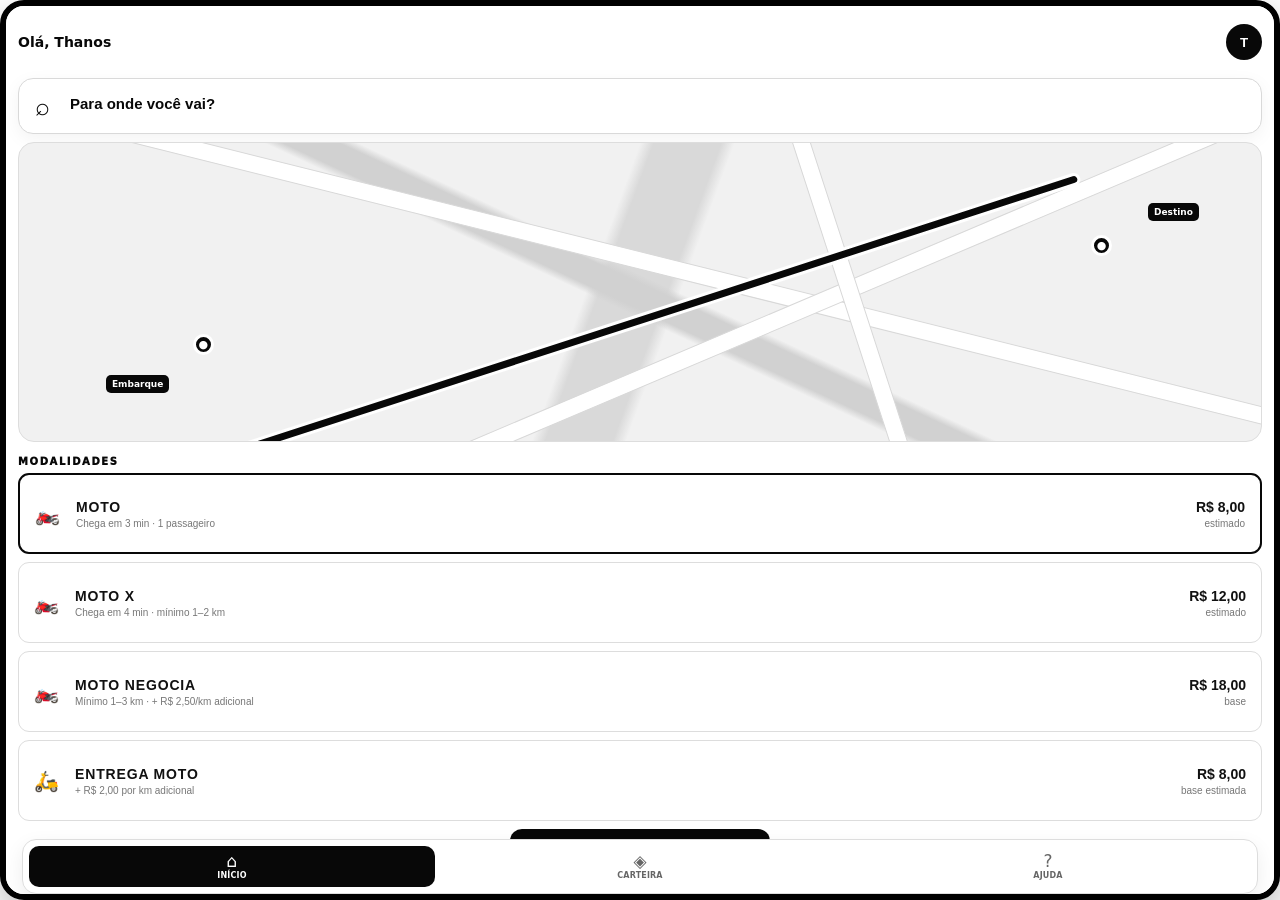
==== commit 632c9fd1: "Mapa de trajeto abaixo dos enderecos" ====
--- a/android/app/src/main/assets/www/index.html
+++ b/android/app/src/main/assets/www/index.html
@@ -8,7 +8,7 @@
 <main id="inicio" class="phone-app">
 <section class="home-screen" id="buscar"><div class="hello"><span>Olá, Thanos</span><button class="avatar" id="profileBtn">T</button></div>
 <button class="search-trigger" id="searchTrigger"><span>⌕</span><strong>Para onde você vai?</strong></button>
-<div id="searchBox" class="search-box hidden"><div class="search-title"><span>Para onde você vai?</span><button id="searchGps" aria-label="GPS">⌖</button></div><label>EMBARQUE:<input id="origin" placeholder="Digite o endereço de embarque"></label><label>DESTINO:<input id="destination" placeholder="Digite o endereço de destino"></label></div><div id="demoMap" class="demo-map" aria-label="Mapa demonstrativo interativo com rota" tabindex="0"><div class="map-road road-a"></div><div class="map-road road-b"></div><div class="map-road road-c"></div><div class="map-route"></div><span class="map-pin pin-origin">●</span><span class="map-pin pin-destination">●</span><span class="map-label label-origin">Embarque</span><span class="map-label label-destination">Destino</span></div>
+<div id="searchBox" class="search-box hidden"><div class="search-title"><span>Para onde você vai?</span><button id="searchGps" aria-label="GPS">⌖</button></div><label>EMBARQUE:<input id="origin" list="originSuggestions" autocomplete="off" placeholder="Digite o endereço de embarque"></label><label>DESTINO:<input id="destination" list="destinationSuggestions" autocomplete="off" placeholder="Digite o endereço de destino"></label></div><datalist id="originSuggestions"></datalist><datalist id="destinationSuggestions"></datalist><div id="demoMap" class="demo-map" aria-label="Mapa demonstrativo interativo com rota" tabindex="0"><div class="map-road road-a"></div><div class="map-road road-b"></div><div class="map-road road-c"></div><div class="map-route"></div><span class="map-pin pin-origin">●</span><span class="map-pin pin-destination">●</span><span class="map-label label-origin">Embarque</span><span class="map-label label-destination">Destino</span></div>
 
 <div id="rideChooser"><div class="section-label">MODALIDADES</div><div class="ride-options">
 <button class="ride-option active" data-type="moto"><span class="ride-icon">🏍️</span><span><b>MOTO</b><small>Chega em 3 min · 1 passageiro</small></span><strong>R$ 8,00<small>estimado</small></strong></button>
--- a/android/app/src/main/assets/www/styles.css
+++ b/android/app/src/main/assets/www/styles.css
@@ -64,3 +64,7 @@
 .phone-app>.home-screen .demo-map,.phone-app>.home-screen .demo-map.map-searching,.phone-app>.home-screen .demo-map.map-zoom2,.phone-app>.home-screen .demo-map.map-zoom3{height:clamp(180px,34vh,300px)!important;min-height:180px;max-height:300px}.phone-app>.home-screen .ride-option{min-height:clamp(54px,8vh,76px)!important;padding:clamp(7px,1.5vh,13px) clamp(8px,2.5vw,13px)!important}.phone-app>.home-screen .ride-option b{font-size:clamp(11px,2.5vw,14px)}.phone-app>.home-screen .ride-option small{font-size:clamp(8px,1.9vw,11px)}.phone-app>.home-screen .request-btn{font-size:clamp(10px,2.5vw,13px);padding:clamp(9px,1.8vh,14px)!important}.phone-app>.home-screen .active-card{padding:clamp(9px,2.5vw,14px)!important}.phone-app>.home-screen .driver-card{gap:clamp(5px,1.8vw,9px)!important}.phone-app>.home-screen .driver-card b{font-size:clamp(9px,2.3vw,12px)}.phone-app>.home-screen .driver-card small{font-size:clamp(7px,1.8vw,10px)}.phone-app>.home-screen .ride-actions button,.phone-app>.home-screen #activeRide>.cancel-top{font-size:clamp(8px,2vw,11px)!important;padding:clamp(8px,1.5vh,12px)!important}.phone-app>.home-screen .bottom-nav{width:calc(100% - clamp(20px,7vw,32px))!important}
 /* Conteúdo da busca sempre termina antes da navegação inferior. */
 .phone-app>.home-screen #rideChooser{padding-bottom:112px!important}.phone-app>.home-screen #activeRide{padding-bottom:150px!important}.phone-app>.home-screen .ride-options{gap:8px!important}.phone-app>.home-screen .ride-option{min-height:clamp(62px,9vh,82px)!important;padding:clamp(10px,2vh,15px) clamp(10px,3vw,15px)!important}.phone-app>.home-screen .active-card{margin-top:10px!important;padding:clamp(11px,3vw,16px)!important}.phone-app>.home-screen .driver-card{padding:clamp(9px,2vh,13px) 0!important}.phone-app>.home-screen #activeRide>.ride-actions{margin-top:14px!important}.phone-app>.home-screen #activeRide>.cancel-top{margin-top:10px!important}
+/* Busca e abas internas do APK. */
+.phone-app>.home-screen #rideChooser,.phone-app>.home-screen #activeRide{width:100%;box-sizing:border-box}.phone-app>.home-screen #requestRide{display:block;width:min(72%,260px);margin:10px auto 0}.phone-app>.home-screen #activeRide>.ride-actions{width:min(78%,290px);margin:14px auto 0}.phone-app>.home-screen #activeRide>.cancel-top{width:min(58%,190px);margin:8px auto 0}.phone-app>.home-screen #activeRide{padding-bottom:150px!important}.phone-app>.home-screen #appPanel{position:absolute;inset:0;z-index:40;background:#fff;color:#111;padding:22px 18px 100px;overflow:auto}.panel-page h2{font-size:25px;margin:45px 0 24px}.panel-close{border:0;background:#111;color:#fff;border-radius:8px;padding:10px 18px;font-size:10px;font-weight:900}.panel-list{display:grid;gap:12px}.panel-list button{background:#fff;border:1px solid #111;border-radius:9px;padding:14px;text-align:left;color:#111;font-size:12px;font-weight:800}.appPanel.hidden,#appPanel.hidden{display:none!important}
+/* Corrida em andamento: motorista ampliado e ações fixas acima da carteira. */
+.phone-app>.home-screen #activeRide .driver-card{min-height:clamp(105px,18vh,160px)!important;padding:clamp(18px,4vh,28px) 0!important;gap:clamp(10px,3vw,18px)!important}.phone-app>.home-screen #activeRide .driver-card b{font-size:clamp(14px,4vw,20px)!important}.phone-app>.home-screen #activeRide .driver-card small{font-size:clamp(10px,2.8vw,14px)!important}.phone-app>.home-screen #activeRide .driver-card .driver-avatar{font-size:clamp(30px,9vw,46px)!important}.phone-app>.home-screen #activeRide .driver-card .vehicle{font-size:clamp(11px,3vw,16px)!important;max-width:110px!important}.phone-app>.home-screen #activeRide>.ride-actions{position:absolute!important;left:50%!important;bottom:96px!important;transform:translateX(-50%)!important;width:min(78%,290px)!important;margin:0!important;z-index:45}.phone-app>.home-screen #activeRide>.cancel-top{position:absolute!important;left:50%!important;bottom:54px!important;transform:translateX(-50%)!important;margin:0!important;z-index:45}.phone-app>.home-screen #activeRide{min-height:calc(100vh - 150px)!important;padding-bottom:190px!important}
